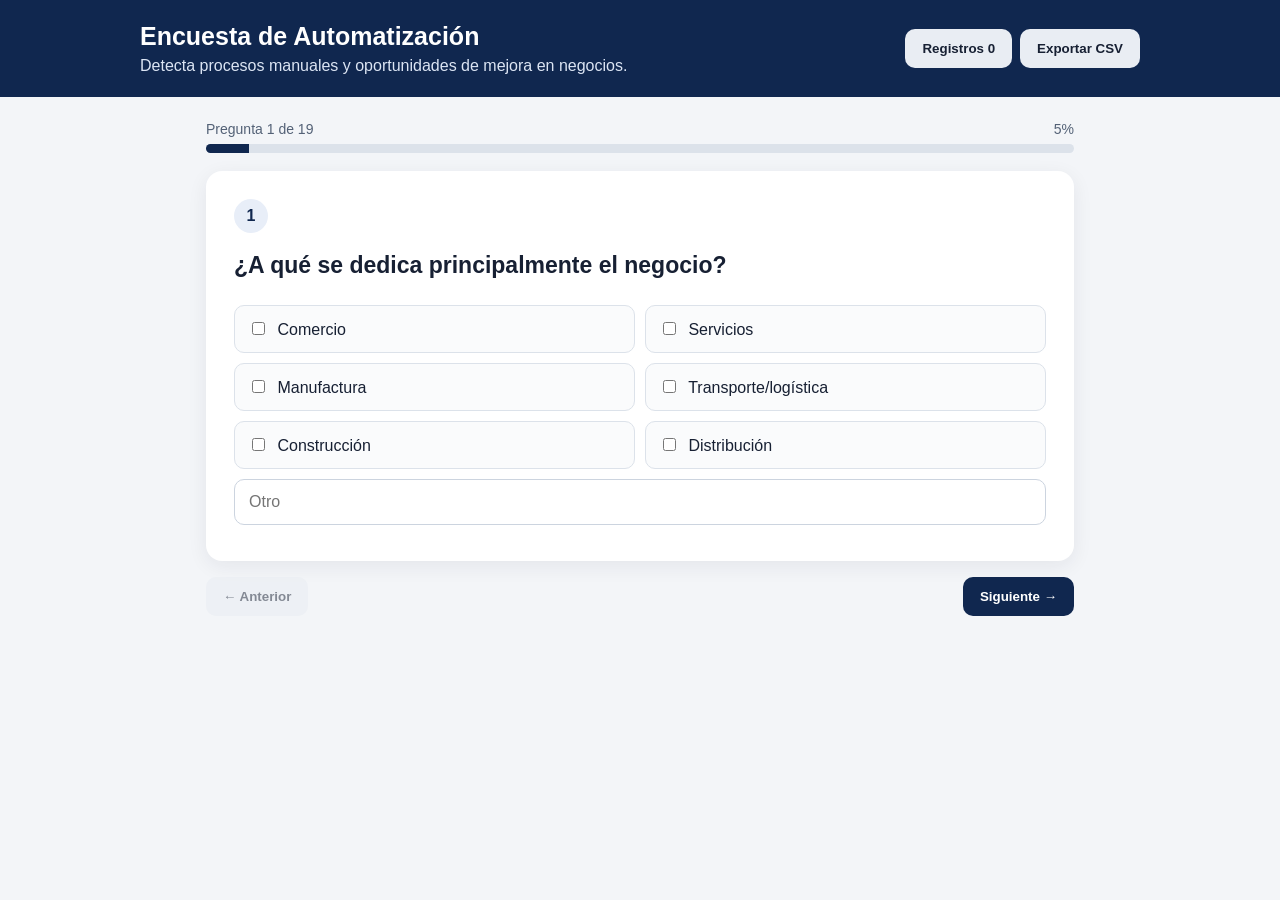
==== index.html @ 2baec2b2 "Primera versión de encuesta de automatización" ====
<!DOCTYPE html>
<html lang="es">
<head>
  <meta charset="UTF-8">
  <meta name="viewport" content="width=device-width, initial-scale=1.0">
  <title>Encuesta de Automatización</title>
  <link rel="stylesheet" href="css/styles.css">
</head>
<body>
  <header class="topbar">
    <div>
      <h1>Encuesta de Automatización</h1>
      <p>Detecta procesos manuales y oportunidades de mejora en negocios.</p>
    </div>
    <div class="header-actions">
      <button type="button" class="btn secondary" id="btnVerRegistros">Registros <span id="contador">0</span></button>
      <button type="button" class="btn secondary" id="btnExportar">Exportar CSV</button>
    </div>
  </header>

  <main class="container">
    <div class="progress-wrap">
      <div class="progress-info"><span id="progresoTexto">Pregunta 1 de 19</span><span id="progresoPct">5%</span></div>
      <div class="progress"><div id="barraProgreso"></div></div>
    </div>

    <form id="encuestaForm">
      <section class="card question active" data-step="1">
        <span class="step">1</span><h2>¿A qué se dedica principalmente el negocio?</h2>
        <div class="options">
          <label><input type="checkbox" name="actividad" value="Comercio"> Comercio</label>
          <label><input type="checkbox" name="actividad" value="Servicios"> Servicios</label>
          <label><input type="checkbox" name="actividad" value="Manufactura"> Manufactura</label>
          <label><input type="checkbox" name="actividad" value="Transporte/logística"> Transporte/logística</label>
          <label><input type="checkbox" name="actividad" value="Construcción"> Construcción</label>
          <label><input type="checkbox" name="actividad" value="Distribución"> Distribución</label>
        </div>
        <input class="text-input" name="actividadOtro" placeholder="Otro">
      </section>

      <section class="card question" data-step="2">
        <span class="step">2</span><h2>¿Cuántas personas participan aproximadamente en las actividades administrativas?</h2>
        <input class="text-input" type="number" min="0" name="personasAdmin" placeholder="Número de personas">
      </section>

      <section class="card question" data-step="3">
        <span class="step">3</span><h2>¿Qué herramientas utilizan para administrar el negocio?</h2>
        <div class="options">
          <label><input type="checkbox" name="herramientas" value="Excel"> Excel</label>
          <label><input type="checkbox" name="herramientas" value="Google Sheets"> Google Sheets</label>
          <label><input type="checkbox" name="herramientas" value="WhatsApp"> WhatsApp</label>
          <label><input type="checkbox" name="herramientas" value="Correo electrónico"> Correo electrónico</label>
          <label><input type="checkbox" name="herramientas" value="Software propio"> Software propio</label>
          <label><input type="checkbox" name="herramientas" value="ERP"> ERP</label>
          <label><input type="checkbox" name="herramientas" value="CRM"> CRM</label>
          <label><input type="checkbox" name="herramientas" value="Sistema de inventario"> Sistema de inventario</label>
          <label><input type="checkbox" name="herramientas" value="Facturación"> Software de facturación</label>
        </div>
        <input class="text-input" name="herramientasOtro" placeholder="Otro">
      </section>

      <section class="card question" data-step="4">
        <span class="step">4</span><h2>¿Hay información que actualmente tengan que copiar de un lugar a otro?</h2>
        <div class="options"><label><input type="radio" name="copiaInfo" value="Sí"> Sí</label><label><input type="radio" name="copiaInfo" value="No"> No</label></div>
        <input class="text-input" name="copiaInfoDetalle" placeholder="¿Qué información copian?">
      </section>

      <section class="card question" data-step="5">
        <span class="step">5</span><h2>¿Qué actividad administrativa les consume más tiempo durante el día?</h2>
        <textarea name="actividadTiempo" placeholder="Describe la actividad..."></textarea>
      </section>

      <section class="card question" data-step="6">
        <span class="step">6</span><h2>¿Qué tareas hacen repetidamente todos los días?</h2>
        <textarea name="tareasRepetitivas" placeholder="Describe las tareas..."></textarea>
      </section>

      <section class="card question" data-step="7">
        <span class="step">7</span><h2>¿Hay alguna tarea que todavía hagan manualmente aunque utilicen computadora o algún sistema?</h2>
        <div class="options"><label><input type="radio" name="manual" value="Sí"> Sí</label><label><input type="radio" name="manual" value="No"> No</label></div>
        <textarea name="manualDetalle" placeholder="¿Cuál?"></textarea>
      </section>

      <section class="card question" data-step="8">
        <span class="step">8</span><h2>¿Reciben documentos que alguien tiene que capturar manualmente?</h2>
        <div class="options"><label><input type="radio" name="documentos" value="Sí"> Sí</label><label><input type="radio" name="documentos" value="No"> No</label></div>
        <div class="options compact">
          <label><input type="checkbox" name="tipoDocumento" value="Tickets"> Tickets</label>
          <label><input type="checkbox" name="tipoDocumento" value="Facturas"> Facturas</label>
          <label><input type="checkbox" name="tipoDocumento" value="Pedidos"> Pedidos</label>
          <label><input type="checkbox" name="tipoDocumento" value="Formatos"> Formatos</label>
          <label><input type="checkbox" name="tipoDocumento" value="Cotizaciones"> Cotizaciones</label>
          <label><input type="checkbox" name="tipoDocumento" value="Órdenes de compra"> Órdenes de compra</label>
          <label><input type="checkbox" name="tipoDocumento" value="Reportes"> Reportes</label>
          <label><input type="checkbox" name="tipoDocumento" value="Fotos de documentos"> Fotografías</label>
        </div>
      </section>

      <section class="card question" data-step="9">
        <span class="step">9</span><h2>¿En qué proceso suelen cometerse más errores?</h2>
        <textarea name="erroresProceso" placeholder="Describe el proceso..."></textarea>
      </section>

      <section class="card question" data-step="10">
        <span class="step">10</span><h2>Cuando ocurre un error, ¿qué hacen para corregirlo?</h2>
        <textarea name="correccionErrores" placeholder="Describe cómo lo corrigen..."></textarea>
      </section>

      <section class="card question" data-step="11">
        <span class="step">11</span><h2>¿Alguna vez han perdido información o un documento?</h2>
        <div class="options"><label><input type="radio" name="perdidaInfo" value="Frecuentemente"> Frecuentemente</label><label><input type="radio" name="perdidaInfo" value="Algunas veces"> Algunas veces</label><label><input type="radio" name="perdidaInfo" value="Rara vez"> Rara vez</label><label><input type="radio" name="perdidaInfo" value="Nunca"> Nunca</label></div>
      </section>

      <section class="card question" data-step="12">
        <span class="step">12</span><h2>¿Cuántas veces realizan esa actividad aproximadamente?</h2>
        <input class="text-input" type="number" min="0" name="frecuencia" placeholder="Cantidad">
        <select name="frecuenciaPeriodo" class="text-input"><option value="">Periodo</option><option>Por día</option><option>Por semana</option><option>Por mes</option></select>
      </section>

      <section class="card question" data-step="13">
        <span class="step">13</span><h2>¿Cuánto tiempo tarda aproximadamente cada operación?</h2>
        <div class="two-col"><input class="text-input" type="number" min="0" step="0.1" name="minutosOperacion" placeholder="Minutos"><select name="unidadTiempo" class="text-input"><option>minutos</option><option>horas</option></select></div>
      </section>

      <section class="card question" data-step="14">
        <span class="step">14</span><h2>¿Cuántas personas participan en ese proceso?</h2>
        <input class="text-input" type="number" min="0" name="personasProceso" placeholder="Número de personas">
      </section>

      <section class="card question highlight" data-step="15">
        <span class="step">15</span><h2>⭐ Si pudiera eliminar una tarea repetitiva de su trabajo, ¿cuál eliminaría?</h2>
        <textarea name="tareaEliminar" placeholder="Esta es una de las preguntas más importantes..."></textarea>
      </section>

      <section class="card question" data-step="16">
        <span class="step">16</span><h2>¿Actualmente utilizan algún sistema para esa actividad?</h2>
        <div class="options"><label><input type="radio" name="sistemaActividad" value="Sí"> Sí</label><label><input type="radio" name="sistemaActividad" value="No"> No</label></div>
        <input class="text-input" name="sistemaNombre" placeholder="¿Cuál?">
      </section>

      <section class="card question" data-step="17">
        <span class="step">17</span><h2>¿Hay algo que su sistema actual no haga y que tengan que hacer manualmente?</h2>
        <div class="options"><label><input type="radio" name="limitacionSistema" value="Sí"> Sí</label><label><input type="radio" name="limitacionSistema" value="No"> No</label></div>
        <textarea name="limitacionDetalle" placeholder="¿Qué tienen que hacer manualmente?"></textarea>
      </section>

      <section class="card question" data-step="18">
        <span class="step">18</span><h2>¿Han considerado automatizar alguno de estos procesos?</h2>
        <div class="options">
          <label><input type="checkbox" name="automatizar" value="Captura de información"> Captura de información</label>
          <label><input type="checkbox" name="automatizar" value="Excel"> Excel</label>
          <label><input type="checkbox" name="automatizar" value="Reportes"> Reportes</label>
          <label><input type="checkbox" name="automatizar" value="Cotizaciones"> Cotizaciones</label>
          <label><input type="checkbox" name="automatizar" value="Inventarios"> Inventarios</label>
          <label><input type="checkbox" name="automatizar" value="Facturación"> Facturación</label>
          <label><input type="checkbox" name="automatizar" value="Pedidos"> Pedidos</label>
          <label><input type="checkbox" name="automatizar" value="Correos"> Correos</label>
          <label><input type="checkbox" name="automatizar" value="WhatsApp"> WhatsApp</label>
          <label><input type="checkbox" name="automatizar" value="Documentos/PDF"> Documentos/PDF</label>
          <label><input type="checkbox" name="automatizar" value="Asistencia"> Asistencia</label>
        </div>
      </section>

      <section class="card question" data-step="19">
        <span class="step">19</span><h2>¿Qué creen que les haría ahorrar más tiempo?</h2>
        <textarea name="ahorroTiempo" placeholder="Describe la mejora..."></textarea>
        <hr>
        <h3>Datos de seguimiento</h3>
        <input class="text-input" name="negocio" placeholder="Nombre del negocio (opcional)">
        <input class="text-input" name="contacto" placeholder="Nombre/contacto (opcional)">
        <input class="text-input" type="tel" name="telefono" placeholder="Teléfono (opcional)">
        <textarea name="notas" placeholder="Notas adicionales"></textarea>
      </section>

      <div class="navigation">
        <button type="button" class="btn secondary" id="btnAnterior">← Anterior</button>
        <button type="button" class="btn primary" id="btnSiguiente">Siguiente →</button>
        <button type="submit" class="btn success" id="btnGuardar">Guardar encuesta ✓</button>
      </div>
    </form>

    <section id="registrosPanel" class="card hidden">
      <div class="panel-head"><h2>Encuestas guardadas</h2><button class="btn danger" id="btnBorrarTodo">Borrar todo</button></div>
      <div id="listaRegistros"></div>
    </section>
  </main>
  <script src="js/app.js"></script>
</body>
</html>
---- css/styles.css ----
*{box-sizing:border-box}body{margin:0;font-family:Arial,Helvetica,sans-serif;background:#f3f5f8;color:#172033}.topbar{background:#10274f;color:#fff;padding:22px max(20px,calc((100% - 1000px)/2));display:flex;justify-content:space-between;gap:20px;align-items:center}.topbar h1{margin:0 0 6px;font-size:25px}.topbar p{margin:0;color:#dce5f4}.header-actions{display:flex;gap:8px;flex-wrap:wrap}.container{max-width:900px;margin:24px auto;padding:0 16px}.progress-wrap{margin-bottom:18px}.progress-info{display:flex;justify-content:space-between;font-size:14px;margin-bottom:7px;color:#536176}.progress{height:9px;background:#dce2ea;border-radius:10px;overflow:hidden}.progress div{height:100%;width:5%;background:#10274f;transition:.25s}.card{background:white;border-radius:16px;padding:28px;box-shadow:0 5px 20px #16233b12;margin-bottom:16px}.question{display:none;min-height:390px}.question.active{display:block}.step{display:inline-flex;width:34px;height:34px;align-items:center;justify-content:center;border-radius:50%;background:#e8eef8;color:#10274f;font-weight:bold}.question h2{font-size:23px;line-height:1.35;margin:17px 0 24px}.question h3{margin-top:0}.options{display:grid;grid-template-columns:repeat(2,minmax(0,1fr));gap:10px}.options.compact{margin-top:16px}.options label{border:1px solid #dce2ea;border-radius:10px;padding:13px;cursor:pointer;background:#fafbfc}.options label:has(input:checked){border-color:#10274f;background:#eef3fb}.options input{margin-right:8px}.text-input,textarea,select{width:100%;padding:13px 14px;border:1px solid #ccd4df;border-radius:10px;font:inherit;background:#fff;margin-top:10px}.text-input:focus,textarea:focus,select:focus{outline:2px solid #c8d6eb;border-color:#10274f}textarea{min-height:120px;resize:vertical}.two-col{display:grid;grid-template-columns:1fr 1fr;gap:10px}.highlight{border:2px solid #c8d6eb}.navigation{display:flex;justify-content:space-between;gap:10px}.btn{border:0;border-radius:10px;padding:12px 17px;font-weight:bold;cursor:pointer}.primary{background:#10274f;color:white}.secondary{background:#e9edf3;color:#172033}.success{background:#18794e;color:white}.danger{background:#a83232;color:white}.hidden{display:none}.panel-head{display:flex;justify-content:space-between;align-items:center}.registro{border:1px solid #dce2ea;border-radius:12px;padding:15px;margin-top:10px}.registro strong{display:block;margin-bottom:5px}.registro small{color:#647084}.registro button{margin-top:10px}.empty{color:#697588;text-align:center;padding:25px}hr{border:0;border-top:1px solid #e1e5eb;margin:28px 0}@media(max-width:650px){.topbar{display:block}.header-actions{margin-top:14px}.options{grid-template-columns:1fr}.card{padding:20px}.question h2{font-size:20px}.two-col{grid-template-columns:1fr}.navigation{position:sticky;bottom:0;background:#f3f5f8;padding:10px 0}.navigation .btn{flex:1}.header-actions .btn{flex:1}}
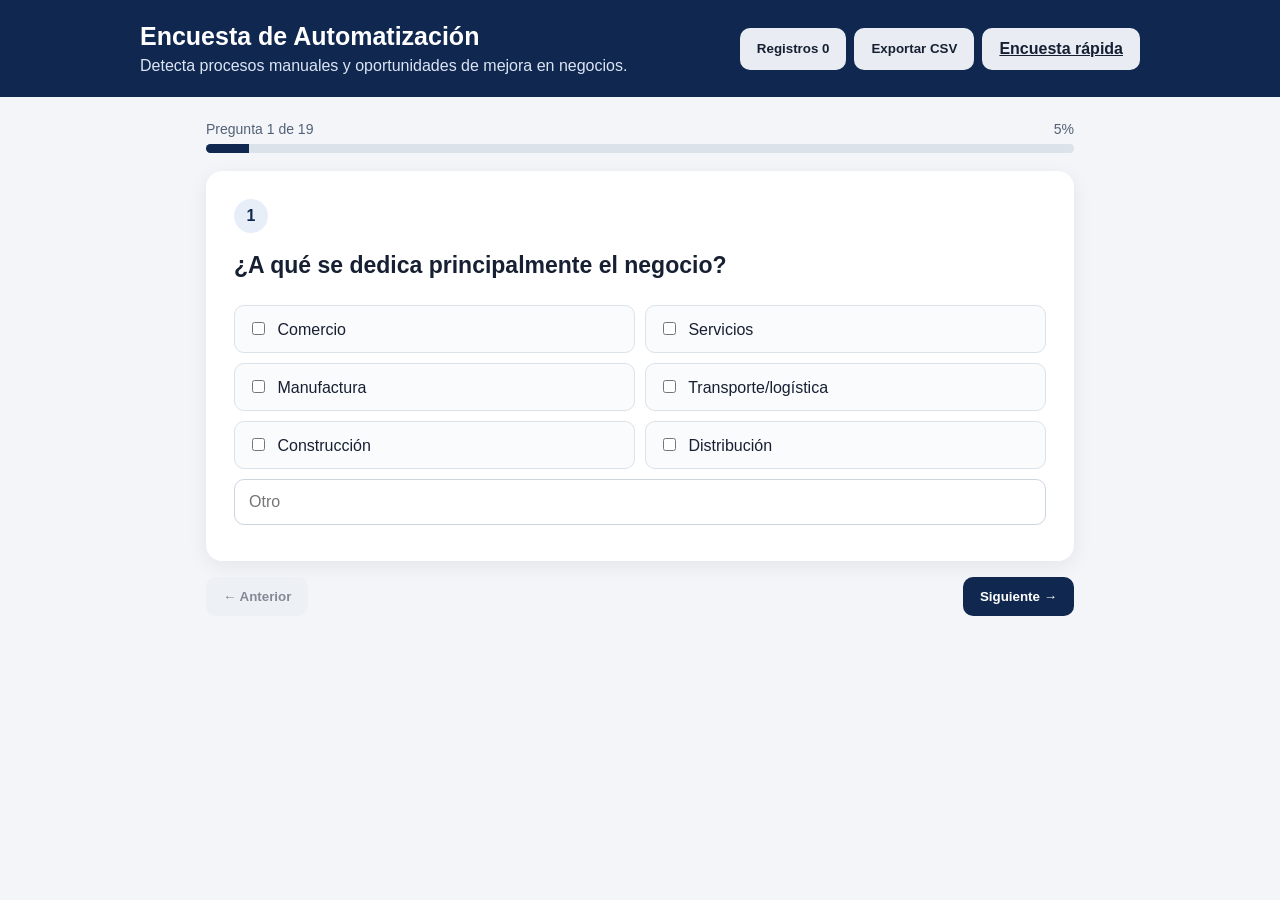
==== commit 9ba62811: "Agrega encuesta rápida" ====
--- a/index.html
+++ b/index.html
@@ -15,6 +15,9 @@
     <div class="header-actions">
       <button type="button" class="btn secondary" id="btnVerRegistros">Registros <span id="contador">0</span></button>
       <button type="button" class="btn secondary" id="btnExportar">Exportar CSV</button>
+      <a href="rapida.html" class="btn secondary">
+    Encuesta rápida
+  </a>
     </div>
   </header>
 
